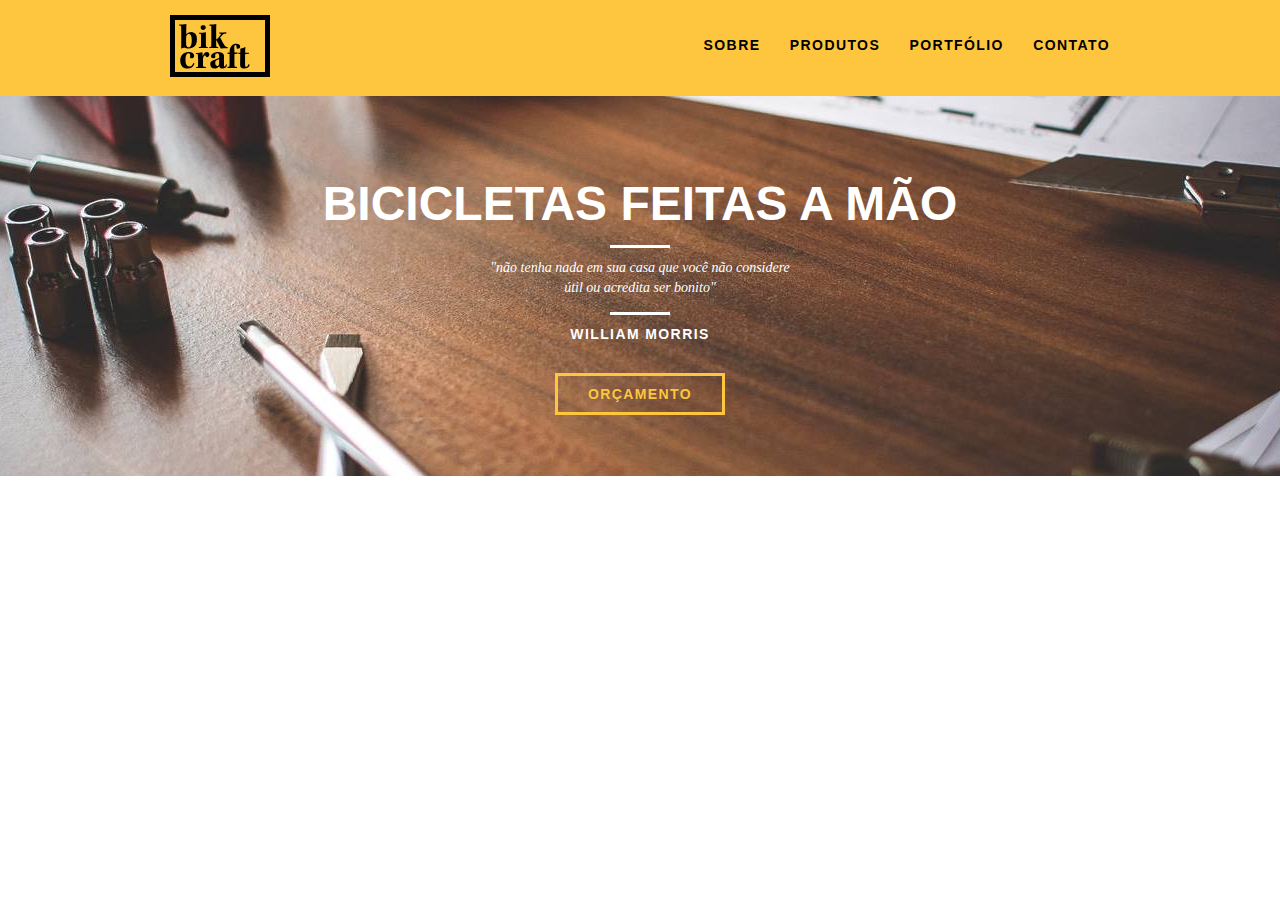
==== index.html @ 2e2726e4 "bikcraft" ====
<!DOCTYPE html>
<html lang="pt-br">
	<head>
		<meta charset="utf-8">
		<title>Bikcraft</title>
		<link rel="stylesheet" href="css/normalize.css">
		<link rel="stylesheet" href="css/reset.css">
		<link rel="stylesheet" href="css/grid.css">
		<link rel="stylesheet" href="css/style.css">
	</head>
	<body>
		<header class="header">
			<div class="container">
				<a href="index.html" class="grid-4">
					<img src="img/bikcraft.svg" alt="Bikcraft">
				</a>
				<nav class="grid-12 header_menu">
					<ul>
						<li><a href="sobre.html">Sobre</a></li>
						<li><a href="produtos.html">Produtos</a></li>
						<li><a href="portfolio.html">Portfólio</a></li>
						<li><a href="contato.html">Contato</a></li>
					</ul>
				</nav>
			</div>
		</header>

		<section class="introducao">
			<div class="container">
				<h1>Bicicletas Feitas a Mão</h1>
				<blockquote class="quote-externo">
					<p>"não tenha nada em sua casa que você não considere útil ou acredita ser bonito"
					</p>
					<cite>WILLIAM MORRIS</cite>
				</blockquote>
				<a href="produtos.html" class="btn">Orçamento</a>
			</div>
		</section>

	</body>
</html>
---- css/grid.css ----
*, *:before, *:after {
  -webkit-box-sizing: border-box; 
  -moz-box-sizing: border-box; 
  box-sizing: border-box;
}

.container {
	width: 960px;
	margin: 0 auto;
	padding: 0px;
	position: relative;
}

.container:after, .container:before {
	content: " ";
	display: table;
}

.container:after {
	clear: both;
}

.grid-1, .grid-2, .grid-3, .grid-4, .grid-5, .grid-6, .grid-7, .grid-8, .grid-9, .grid-10, .grid-11, .grid-12, .grid-13, .grid-14, .grid-15, .grid-16, .grid-1-3 {
	float: left;
	margin-left: 10px;
	margin-right: 10px;
}

.grid-1 	{width: 40px;}
.grid-2 	{width: 100px;}
.grid-3 	{width: 160px;}
.grid-4 	{width: 220px;}
.grid-5 	{width: 280px;}
.grid-6 	{width: 340px;}
.grid-7 	{width: 400px;}
.grid-8 	{width: 460px;}
.grid-9 	{width: 520px;}
.grid-10 	{width: 580px;}
.grid-11 	{width: 640px;}
.grid-12 	{width: 700px;}
.grid-13 	{width: 760px;}
.grid-14 	{width: 820px;}
.grid-15 	{width: 880px;}
.grid-16 	{width: 940px;}
.grid-1-3	{width: 300px;}
---- css/style.css ----
/* Estilos Gerais */

body {
  font-family: Arial, Helvetica, sans-serif;
}

p {
  font-family: Georgia, "Times New Roman", serif;
  font-size: 14px;
  line-height: 20px;
}

.btn {
  border: 3px solid #fec63e;
  padding: 10px 30px;
  color: #fec63e;
  font-size: 14px;
  line-height: 20px;
  text-transform: uppercase;
  font-weight: bold;
  letter-spacing: 0.1em;
}

.btn:hover {
  color: #fff;
  border-color: #fff;
}

/* Header */

.header {
  position: fixed;
  top: 0;
  width: 100%;
  background: #fec63e;
  padding: 15px 0;
}

.header_menu {
  text-align: right;
}

.header_menu ul li {
  display: inline-block;
  margin-left: 25px;
  margin-top: 20px;
}

.header_menu ul li a {
  color: #000;
  font-weight: bold;
  text-transform: uppercase;
  letter-spacing: 0.1em;
  font-size: 14px;
  line-height: 20px;
  padding: 10px 0;
}

.header_menu ul li a:hover {
  color: #fff;
}

/* Introdução */

.introducao {
  width: 100%;
  height: 380px;
  background: url("../img/bg.jpg") no-repeat center;
  background-size: cover;
  margin-top: 96px;
  text-align: center;
  padding-top: 80px;
}

.introducao h1 {
  font-size: 48px;
  color: #fff;
  font-weight: bold;
  text-transform: uppercase;
}

.quote-externo {
  max-width: 320px;
  margin: 0 auto;
  margin-bottom: 40px;
  color: #fff;
}
.quote-externo p {
  font-style: italic;
}

.quote-externo p:before,
.quote-externo p:after {
  content: "";
  display: block;
  width: 60px;
  height: 3px;
  background: #fff;
  margin: 14px auto 10px auto;
}

.quote-externo cite {
  font-style: normal;
  font-weight: bold;
  font-size: 14px;
  letter-spacing: 0.1em;
}
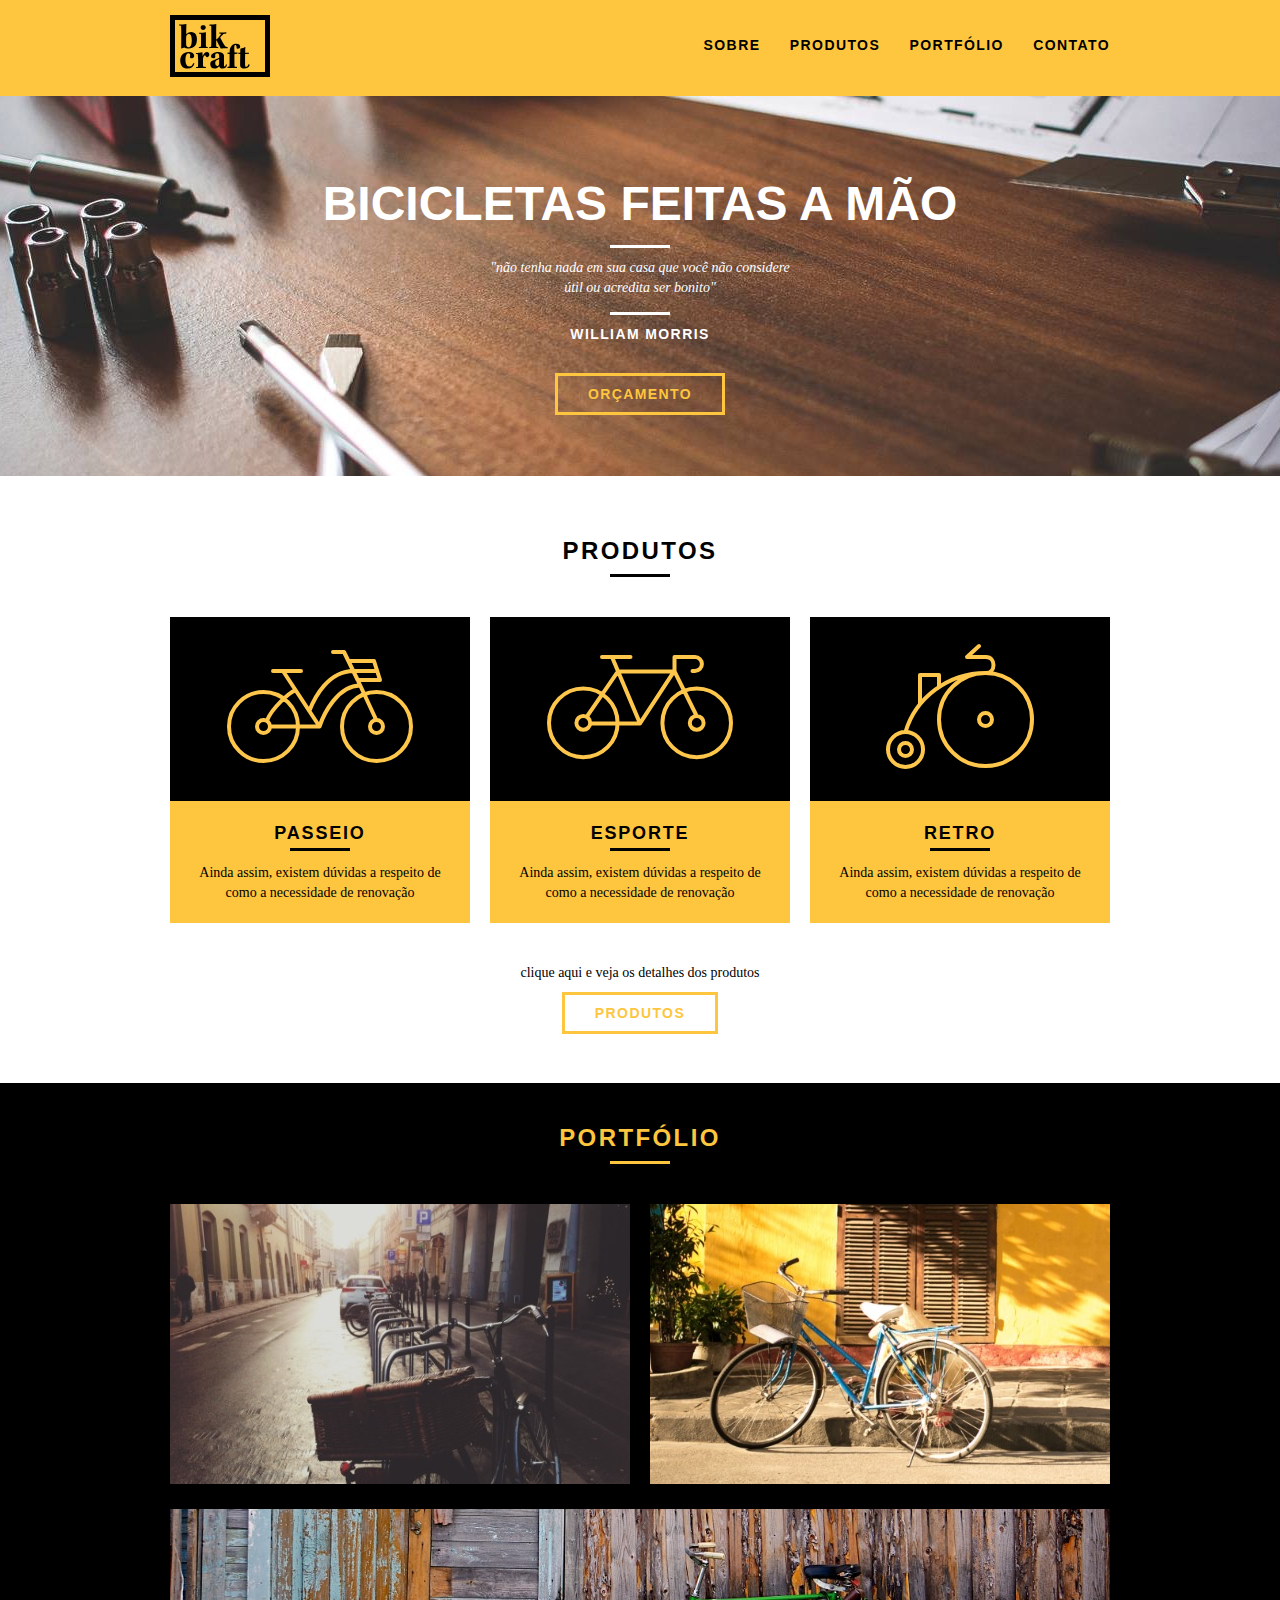
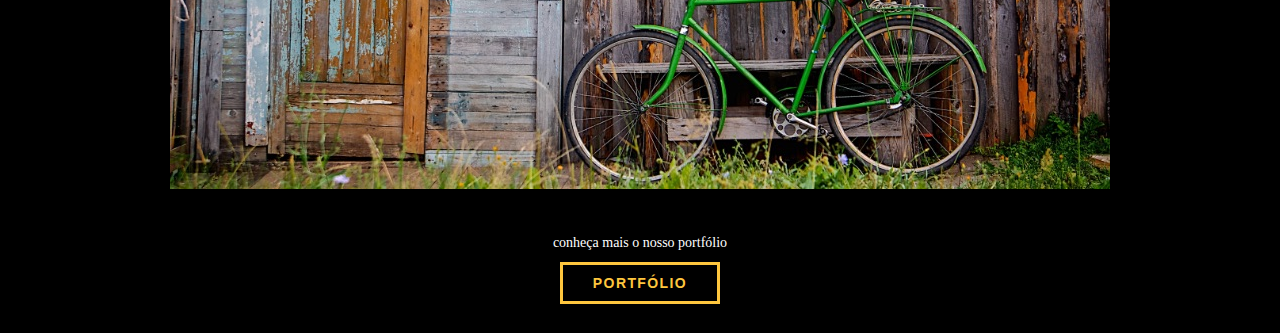
==== commit c57e1eb5: "section produtos e portfólio" ====
--- a/index.html
+++ b/index.html
@@ -37,5 +37,64 @@
 			</div>
 		</section>
 
+		<section class="produtos container">
+			<h2 class="subtitulo">Produtos</h2>
+			<ul class="produtos_lista">
+
+				<li class="grid-1-3">
+					<div class="produtos_icone">
+						<img src="img/produtos/passeio.svg" alt="Bikcraft Passeio">
+					</div>
+					<h3>Passeio</h3>
+					<p>Ainda assim, existem dúvidas a respeito de como a necessidade de renovação</p>
+				</li>
+
+				<li class="grid-1-3">
+					<div class="produtos_icone">
+						<img src="img/produtos/esporte.svg" alt="Bikcraft Passeio">
+					</div>
+					<h3>Esporte</h3>
+					<p>Ainda assim, existem dúvidas a respeito de como a necessidade de renovação</p>
+				</li>
+
+				<li class="grid-1-3">
+					<div class="produtos_icone">
+						<img src="img/produtos/retro.svg" alt="Bikcraft Passeio">
+					</div>
+					<h3>Retro</h3>
+					<p>Ainda assim, existem dúvidas a respeito de como a necessidade de renovação</p>
+				</li>
+			
+			</ul>
+
+			<div class="call">
+				<p>clique aqui e veja os detalhes dos produtos</p>
+				<a href="produtos.html" class="btn btn-preto">Produtos</a>
+			</div>
+
+		</section>
+
+		<section class="portfolio">
+			<div class="container">
+				<h2 class="subtitulo">Portfólio</h2>
+				<ul class="portfolio_lista">
+					<li class="grid-8">
+						<img src="img/portfolio/retro.jpg" alt="Bicicleta Retro">
+					</li>
+					<li class="grid-8">
+						<img src="img/portfolio/passeio.jpg" alt="Bicicleta Passeio">
+					</li>
+					<li class="grid-16">
+						<img src="img/portfolio/esporte.jpg" alt="Bicicleta Esporte">
+					</li>
+				</ul>
+
+				<div class="call">
+					<p>conheça mais o nosso portfólio</p>
+					<a href="produtos.html" class="btn">Portfólio</a>
+				</div>
+			</div>
+		</section>
+
 	</body>
 </html>--- a/css/style.css
+++ b/css/style.css
@@ -24,6 +24,31 @@
 .btn:hover {
   color: #fff;
   border-color: #fff;
+}
+
+.btn.btn-preto:hover {
+  color: #000;
+  border-color: #000;
+}
+
+.subtitulo {
+  font-size: 24px;
+  line-height: 30px;
+  font-weight: bold;
+  letter-spacing: 0.1em;
+  color: #000;
+  text-transform: uppercase;
+  text-align: center;
+  margin-bottom: 40px;
+}
+
+.subtitulo:after {
+  content: "";
+  display: block;
+  width: 60px;
+  height: 3px;
+  background: #000;
+  margin: 8px auto;
 }
 
 /* Header */
@@ -34,6 +59,7 @@
   width: 100%;
   background: #fec63e;
   padding: 15px 0;
+  z-index: 10;
 }
 
 .header_menu {
@@ -105,3 +131,75 @@
   font-size: 14px;
   letter-spacing: 0.1em;
 }
+
+/* Produtos */
+
+.produtos {
+  padding: 60px 0;
+}
+
+.produtos_lista li {
+  background: #fec63e;
+  text-align: center;
+}
+
+.produtos_lista li h3 {
+  font-weight: bold;
+  font-size: 18px;
+  line-height: 25px;
+  text-transform: uppercase;
+  letter-spacing: 0.1em;
+  margin-top: 20px;
+}
+
+.produtos_lista li h3:after {
+  content: "";
+  display: block;
+  width: 60px;
+  height: 3px;
+  background: #000;
+  margin: 2px auto;
+}
+
+.produtos_lista li p {
+  padding: 10px 20px 20px 20px;
+}
+
+.produtos_icone {
+  background: #000;
+  padding: 20px;
+}
+
+.call {
+  padding-top: 40px;
+  text-align: center;
+  clear: both;
+}
+
+.call p {
+  margin-bottom: 20px;
+}
+
+/*  Portfólio */
+
+.portfolio {
+  width: 100%;
+  background: #000;
+  padding: 40px 0;
+}
+
+.portfolio .subtitulo {
+  color: #fec63e;
+}
+
+.portfolio .subtitulo:after {
+  background: #fec63e;
+}
+
+.portfolio_lista li:last-child {
+  margin-top: 20px;
+}
+
+.portfolio .call p {
+  color: #fff;
+}
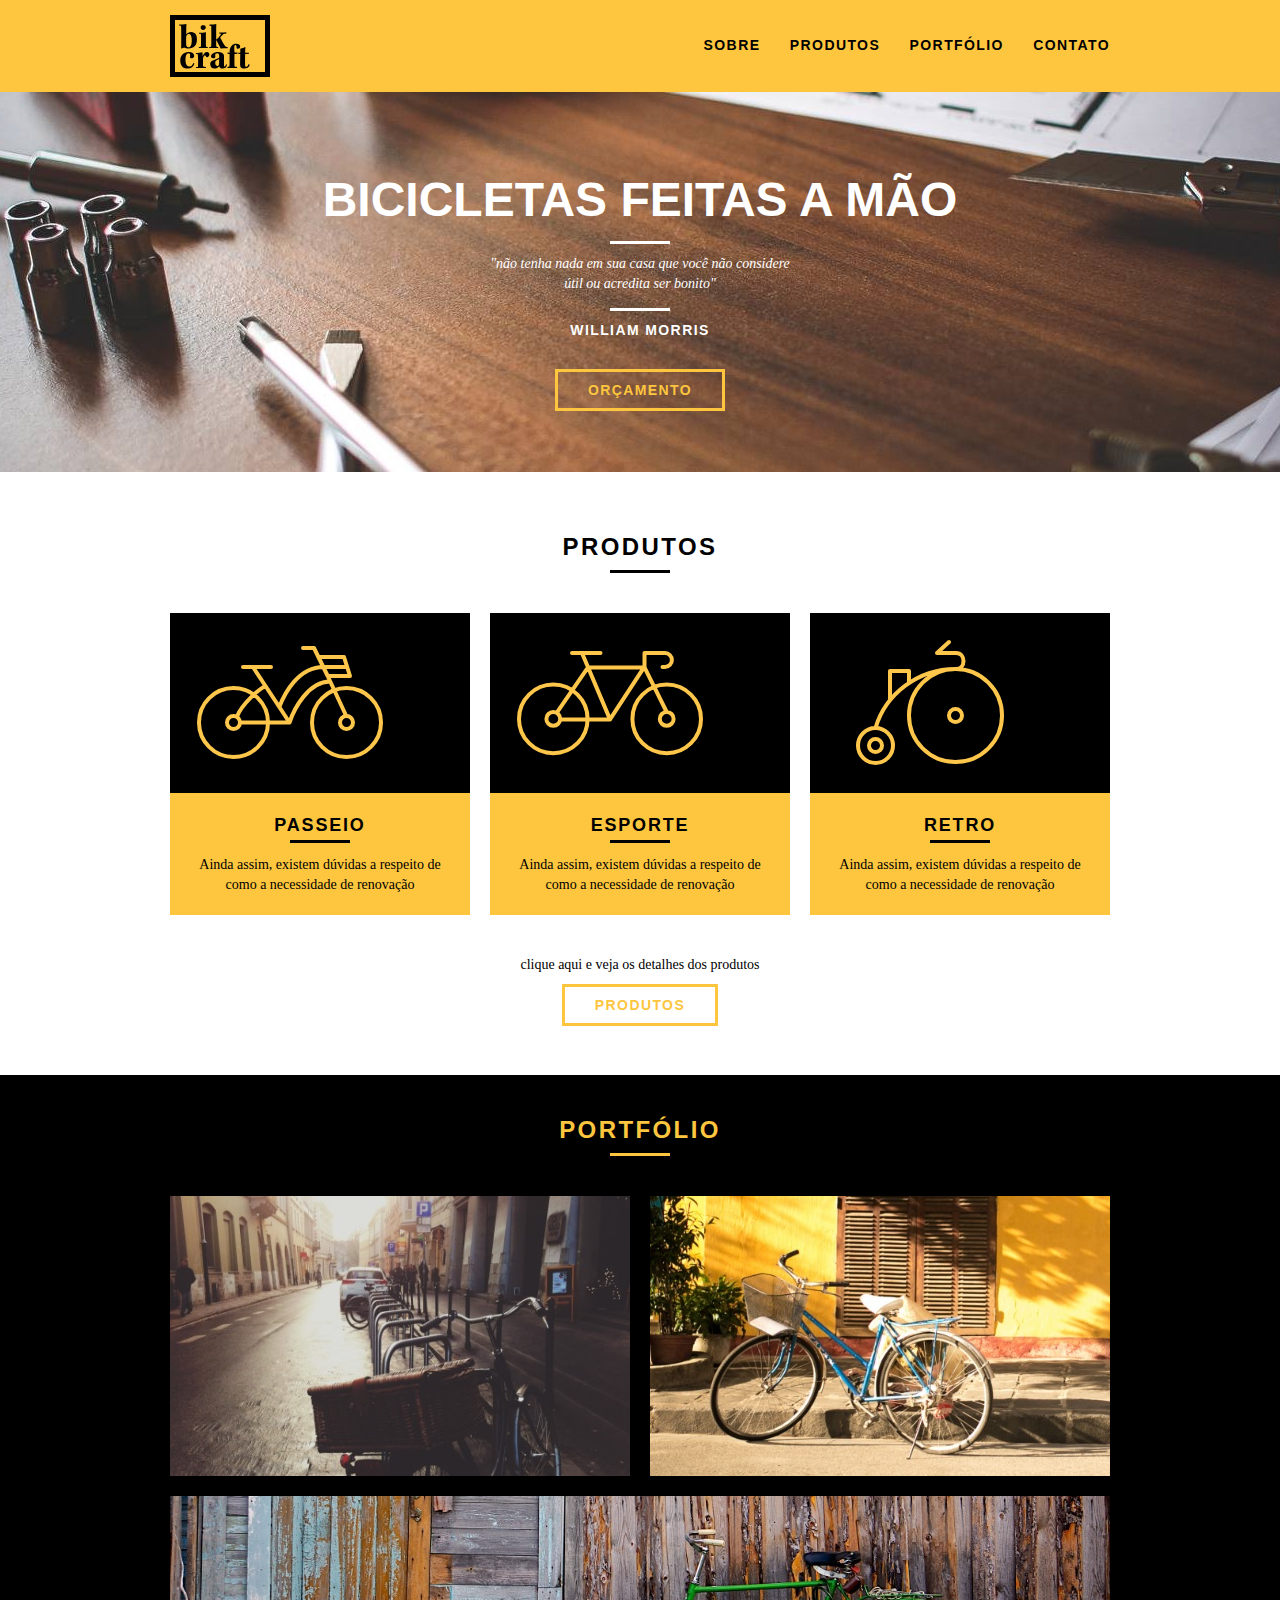
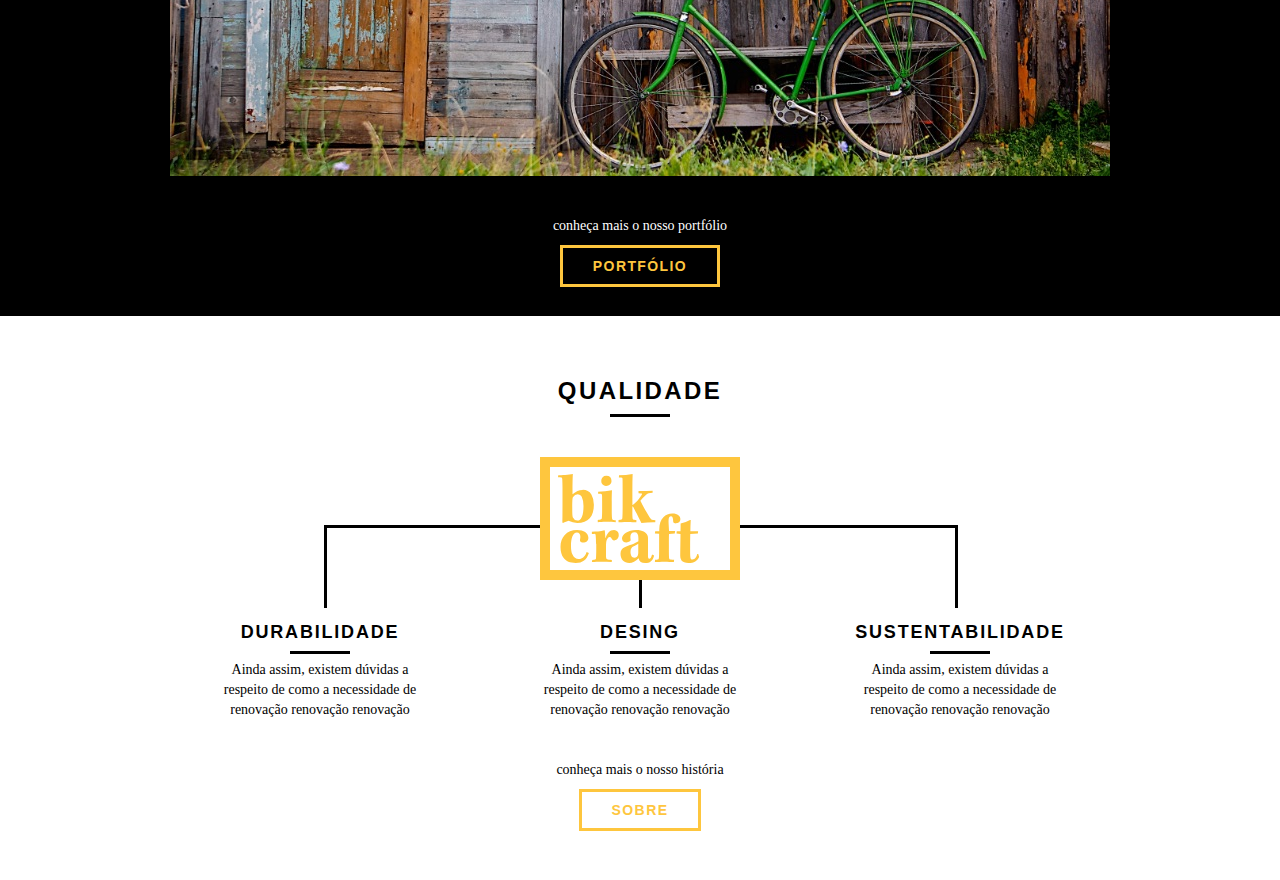
==== commit fd9c4447: "section de qualidade" ====
--- a/index.html
+++ b/index.html
@@ -91,9 +91,38 @@
 
 				<div class="call">
 					<p>conheça mais o nosso portfólio</p>
-					<a href="produtos.html" class="btn">Portfólio</a>
+					<a href="portfolio.html" class="btn">Portfólio</a>
 				</div>
+
 			</div>
+		</section>
+
+		<section class="qualidade container">
+			<h2 class="subtitulo">Qualidade</h2>
+			<img src="img/bikcraft-qualidade.svg" alt="Bikcraft">
+			
+			<ul class="qualidade_lista">
+				<li class="grid-1-3">
+					<h3>Durabilidade</h3>
+					<p>Ainda assim, existem dúvidas a respeito de como a necessidade de renovação renovação renovação</p>
+				</li>
+
+				<li class="grid-1-3">
+					<h3>Desing</h3>
+					<p>Ainda assim, existem dúvidas a respeito de como a necessidade de renovação renovação renovação</p>
+				</li>
+
+				<li class="grid-1-3">
+					<h3>Sustentabilidade</h3>
+					<p>Ainda assim, existem dúvidas a respeito de como a necessidade de renovação renovação renovação</p>
+				</li>
+			</ul>
+
+			<div class="call">
+				<p>conheça mais o nosso história</p>
+				<a href="sobre.html" class="btn btn-preto">Sobre</a>
+			</div>
+
 		</section>
 
 	</body>
--- a/css/style.css
+++ b/css/style.css
@@ -8,6 +8,10 @@
   font-family: Georgia, "Times New Roman", serif;
   font-size: 14px;
   line-height: 20px;
+}
+
+img {
+  display: block;
 }
 
 .btn {
@@ -93,7 +97,7 @@
   height: 380px;
   background: url("../img/bg.jpg") no-repeat center;
   background-size: cover;
-  margin-top: 96px;
+  margin-top: 92px;
   text-align: center;
   padding-top: 80px;
 }
@@ -203,3 +207,52 @@
 .portfolio .call p {
   color: #fff;
 }
+
+/*  Qualidade */
+
+.qualidade {
+  padding: 60px 0;
+}
+
+.qualidade:after {
+  content: "";
+  width: 634px;
+  height: 83px;
+  display: block;
+  background: url("../img/linhas.svg") no-repeat center;
+  position: absolute;
+  top: 209px;
+  right: 162px;
+  z-index: -1;
+}
+
+.qualidade img {
+  margin: 0 auto;
+}
+
+.qualidade_lista {
+  padding-top: 20px;
+}
+
+.qualidade_lista li {
+  text-align: center;
+  padding: 0 40px;
+}
+
+.qualidade_lista li h3 {
+  font-weight: bold;
+  font-size: 18px;
+  line-height: 25px;
+  text-transform: uppercase;
+  letter-spacing: 0.1em;
+  margin-top: 20px;
+}
+
+.qualidade_lista li h3:after {
+  content: "";
+  display: block;
+  width: 60px;
+  height: 3px;
+  background: #000;
+  margin: 6px auto;
+}
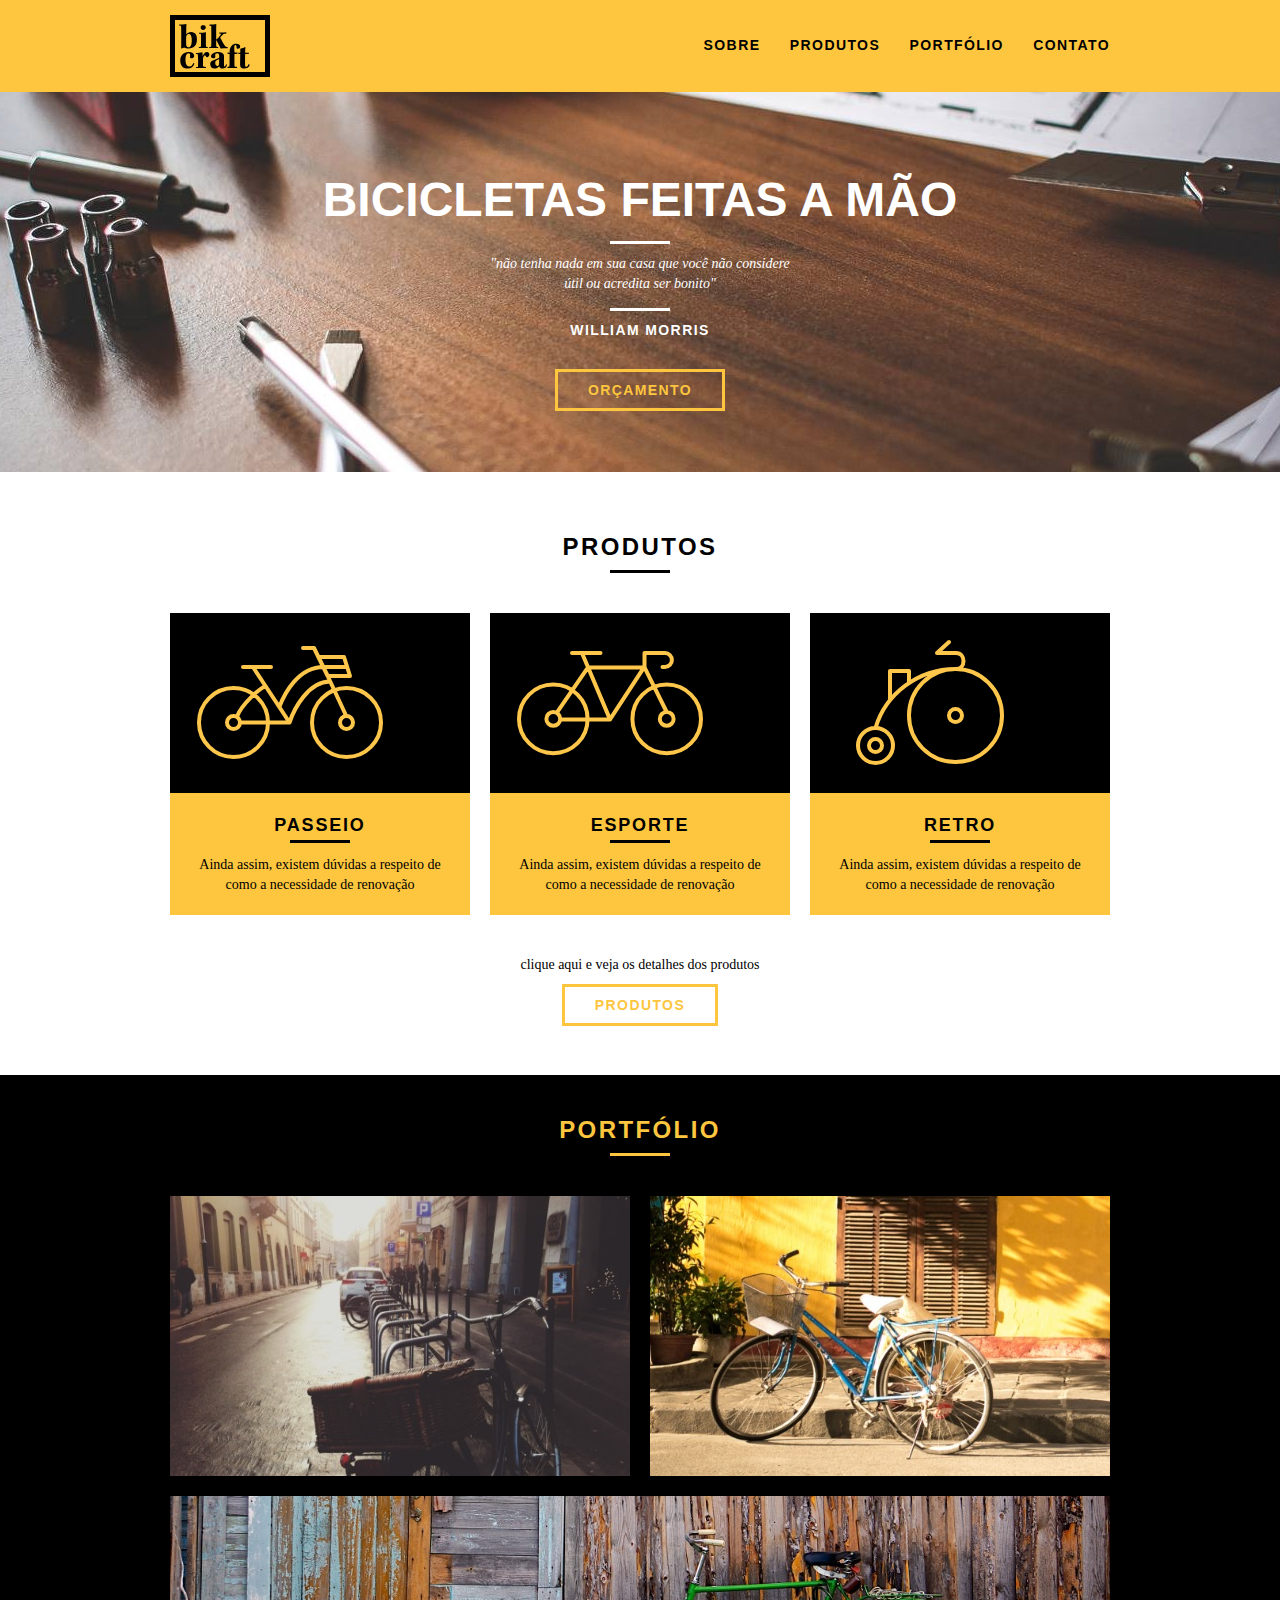
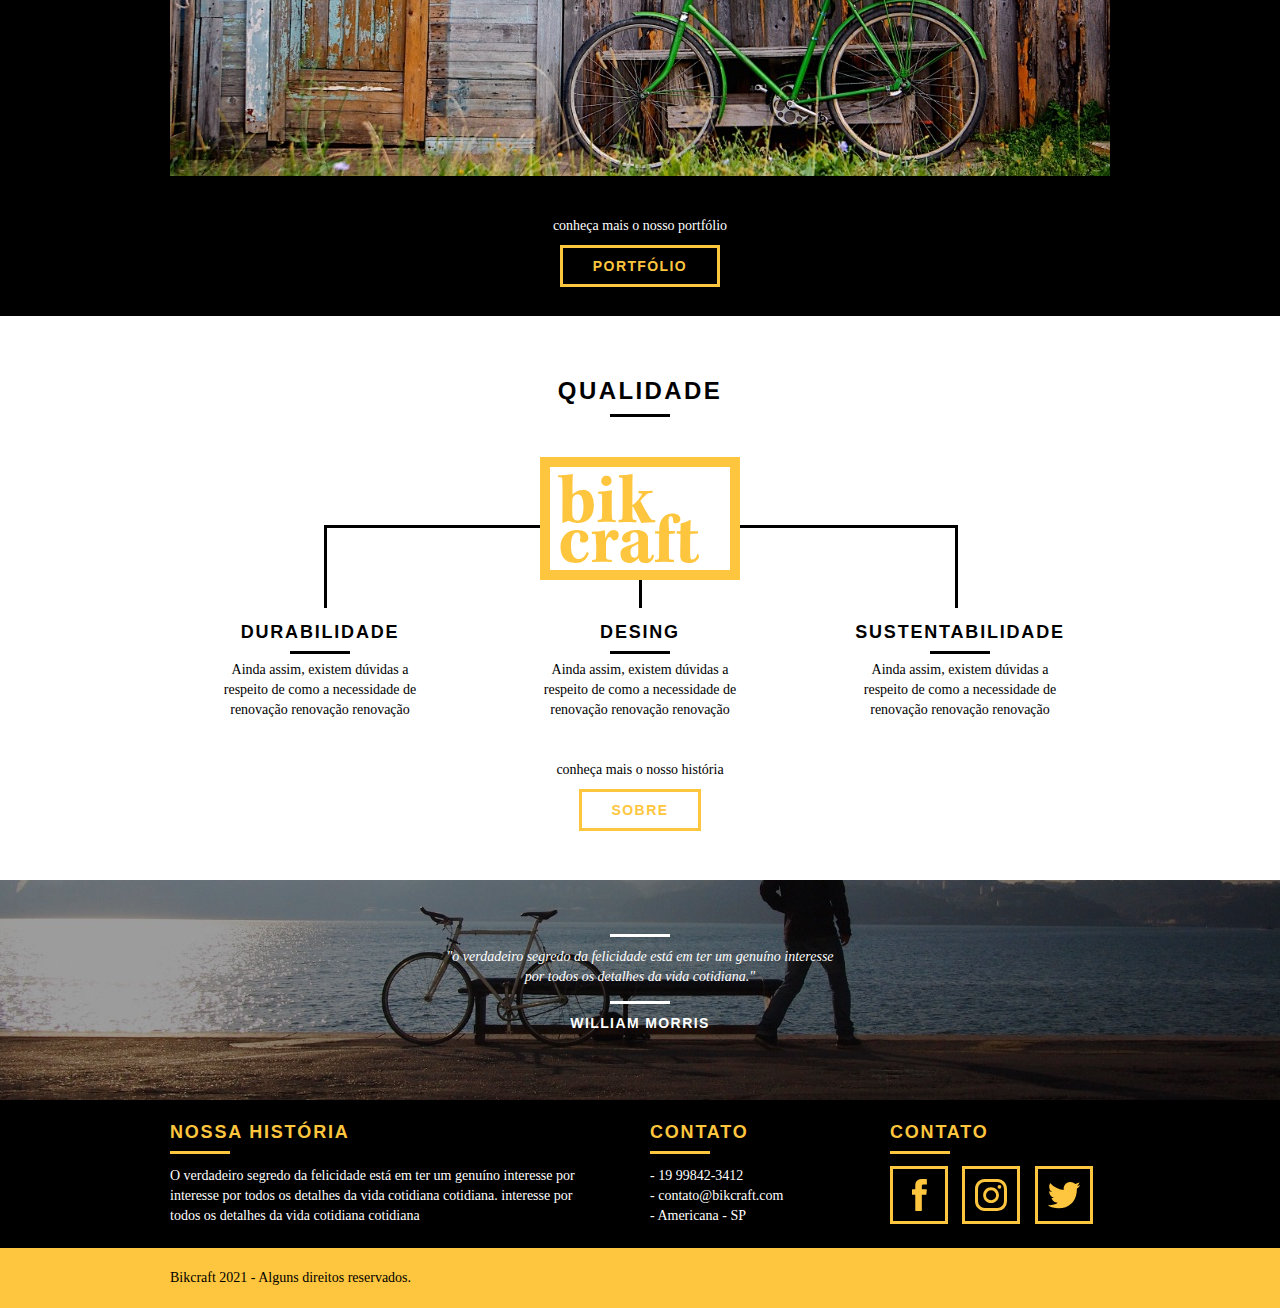
==== commit 5e2d4b51: "section de quebra e footer" ====
--- a/index.html
+++ b/index.html
@@ -122,8 +122,66 @@
 				<p>conheça mais o nosso história</p>
 				<a href="sobre.html" class="btn btn-preto">Sobre</a>
 			</div>
+		</section>
 
+		<section class="quebra">
+			<blockquote class="quote-externo container">
+				<p>"o verdadeiro segredo da felicidade está em ter um genuíno interesse por todos os detalhes da vida cotidiana."
+				</p>
+				<cite>WILLIAM MORRIS</cite>
+			</blockquote>
 		</section>
+
+		<footer>
+			<div class="footer">
+				<div class="container">
+
+					<div class="grid-8 footer_historia">
+						<h3>Nossa História</h3>
+						<p>O verdadeiro segredo da felicidade está em ter um genuíno interesse por interesse por todos os detalhes da vida cotidiana cotidiana. interesse por todos os detalhes da vida cotidiana cotidiana</p>
+					</div>
+
+					<div class="grid-4 footer_contato">
+						<h3>Contato</h3>
+						<ul>
+							<li>- 19 99842-3412</li>
+							<li>- contato@bikcraft.com</li>
+							<li>- Americana - SP</li>
+						</ul>
+					</div>
+
+					<div class="grid-4 footer_redes">
+						<h3>Contato</h3>
+						<ul>
+							<li>
+								<a href="http://facebook.com" target="_blank">
+									<img src="img/redes-sociais/facebook.svg" alt="Facebook">
+								</a>
+							</li>
+							<li>
+								<a href="http://instagram.com" target="_blank">
+									<img src="img/redes-sociais/instagram.svg" alt="Instagram">
+								</a>
+							</li>
+							<li>
+								<a href="http://twitter.com" target="_blank">
+									<img src="img/redes-sociais/twitter.svg" alt="Twitter">
+								</a>
+							</li>
+						</ul>
+					</div>
+
+				</div>				
+			</div>
+
+			<div class="copy">
+				<div class="container">
+					<p class="grid-16">
+						Bikcraft 2021 - Alguns direitos reservados.
+					</p>
+				</div>
+			</div>
+		</footer>
 
 	</body>
 </html>--- a/css/style.css
+++ b/css/style.css
@@ -256,3 +256,76 @@
   background: #000;
   margin: 6px auto;
 }
+
+/*  Quebra */
+
+.quebra {
+  width: 100%;
+  height: 220px;
+  background: url("../img/bg-footer.jpg") no-repeat center;
+  background-size: cover;
+  text-align: center;
+  padding-top: 40px;
+}
+
+.quebra .quote-externo {
+  max-width: 400px;
+}
+
+/* Footer */
+
+.footer {
+  width: 100%;
+  background: #000;
+  color: #fff;
+  padding: 20px 0;
+}
+
+.footer h3 {
+  font-size: 18px;
+  line-height: 25px;
+  color: #fec63e;
+  text-transform: uppercase;
+  letter-spacing: 0.1em;
+  font-weight: bold;
+}
+
+.footer h3:after {
+  content: "";
+  display: block;
+  width: 60px;
+  height: 3px;
+  background: #fec63e;
+  margin: 6px 0 12px 0;
+}
+
+.footer_historia {
+  padding-right: 40px;
+}
+
+.footer_contato ul li {
+  font-size: 14px;
+  line-height: 20px;
+  font-family: Georgia, "Times New Roman", serif;
+}
+
+.footer_redes ul li {
+  display: inline-block;
+  margin-right: 10px;
+}
+
+.footer_redes ul li a {
+  border: 3px solid #fec63e;
+  display: block;
+  padding: 10px;
+}
+
+.footer_redes ul li a:hover {
+  border-color: #fff;
+}
+
+.copy {
+  width: 100%;
+  background: #fec63e;
+  padding: 20px 0;
+}
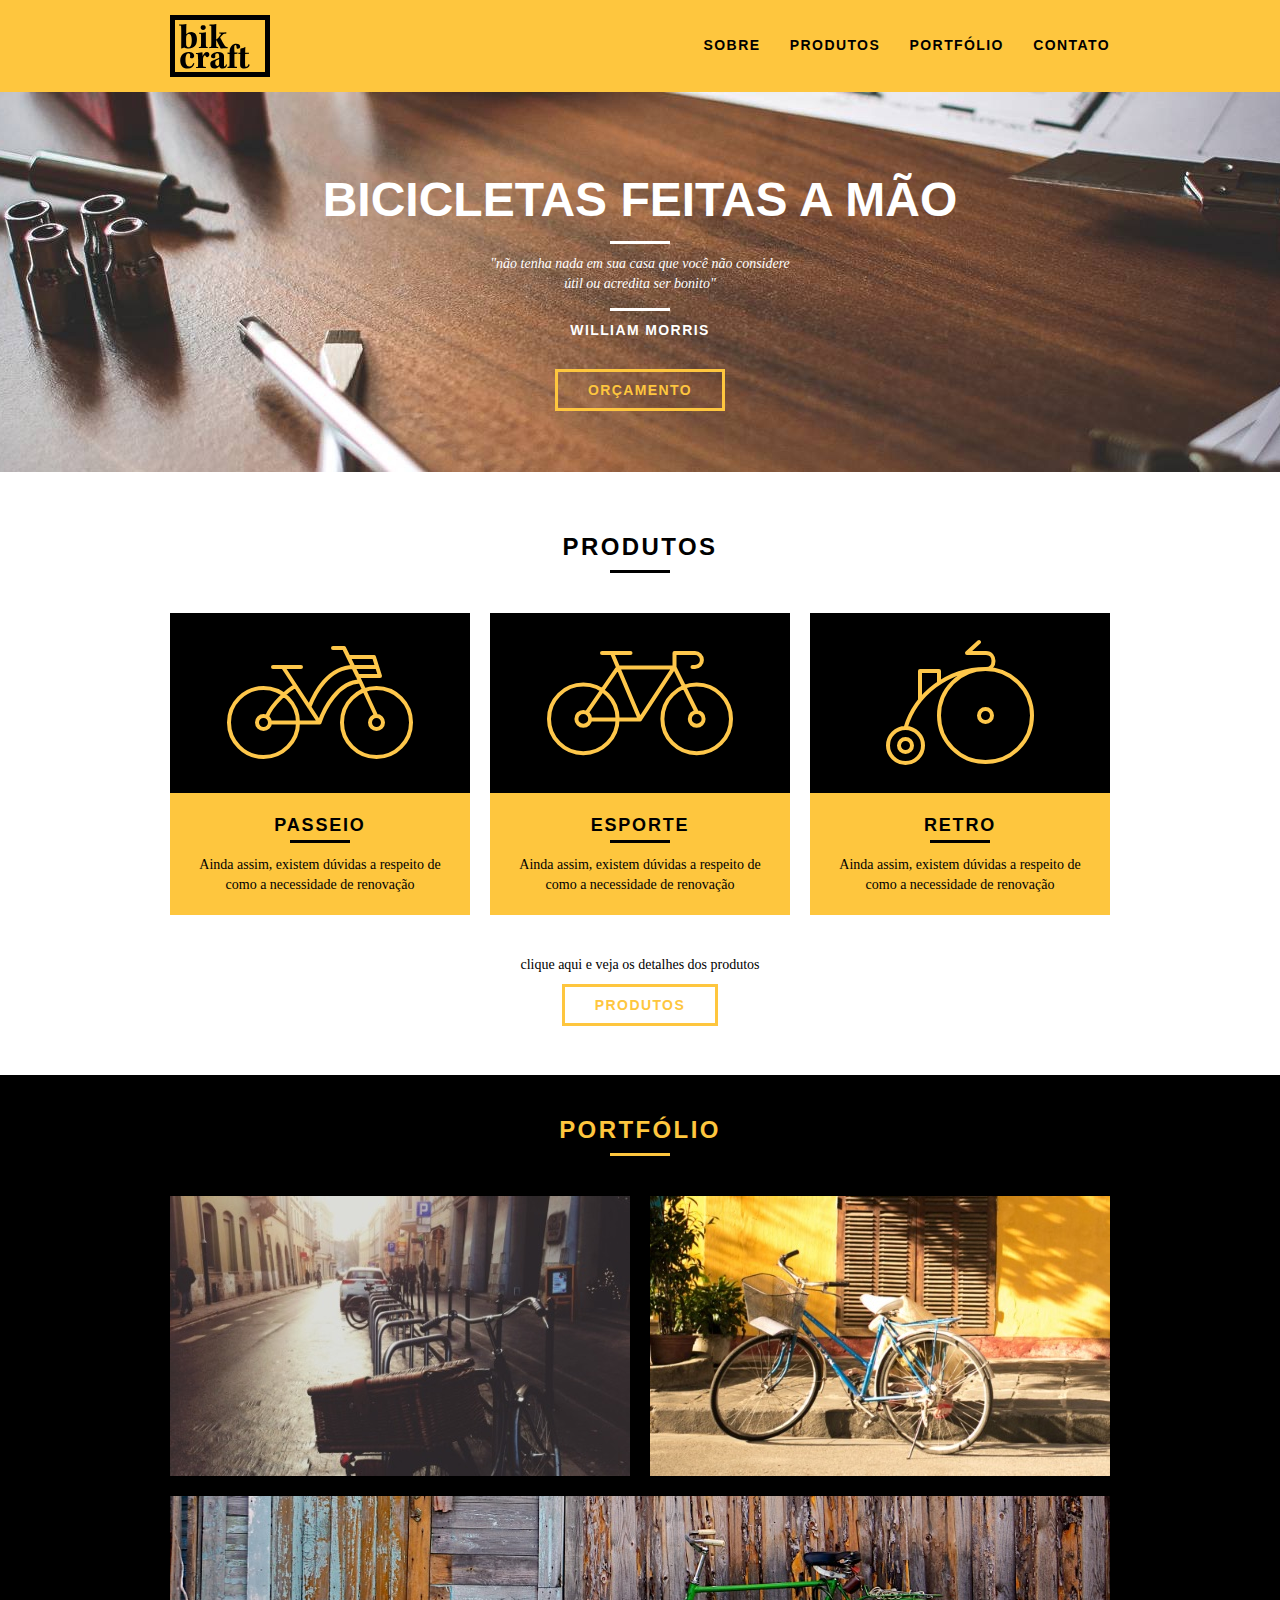
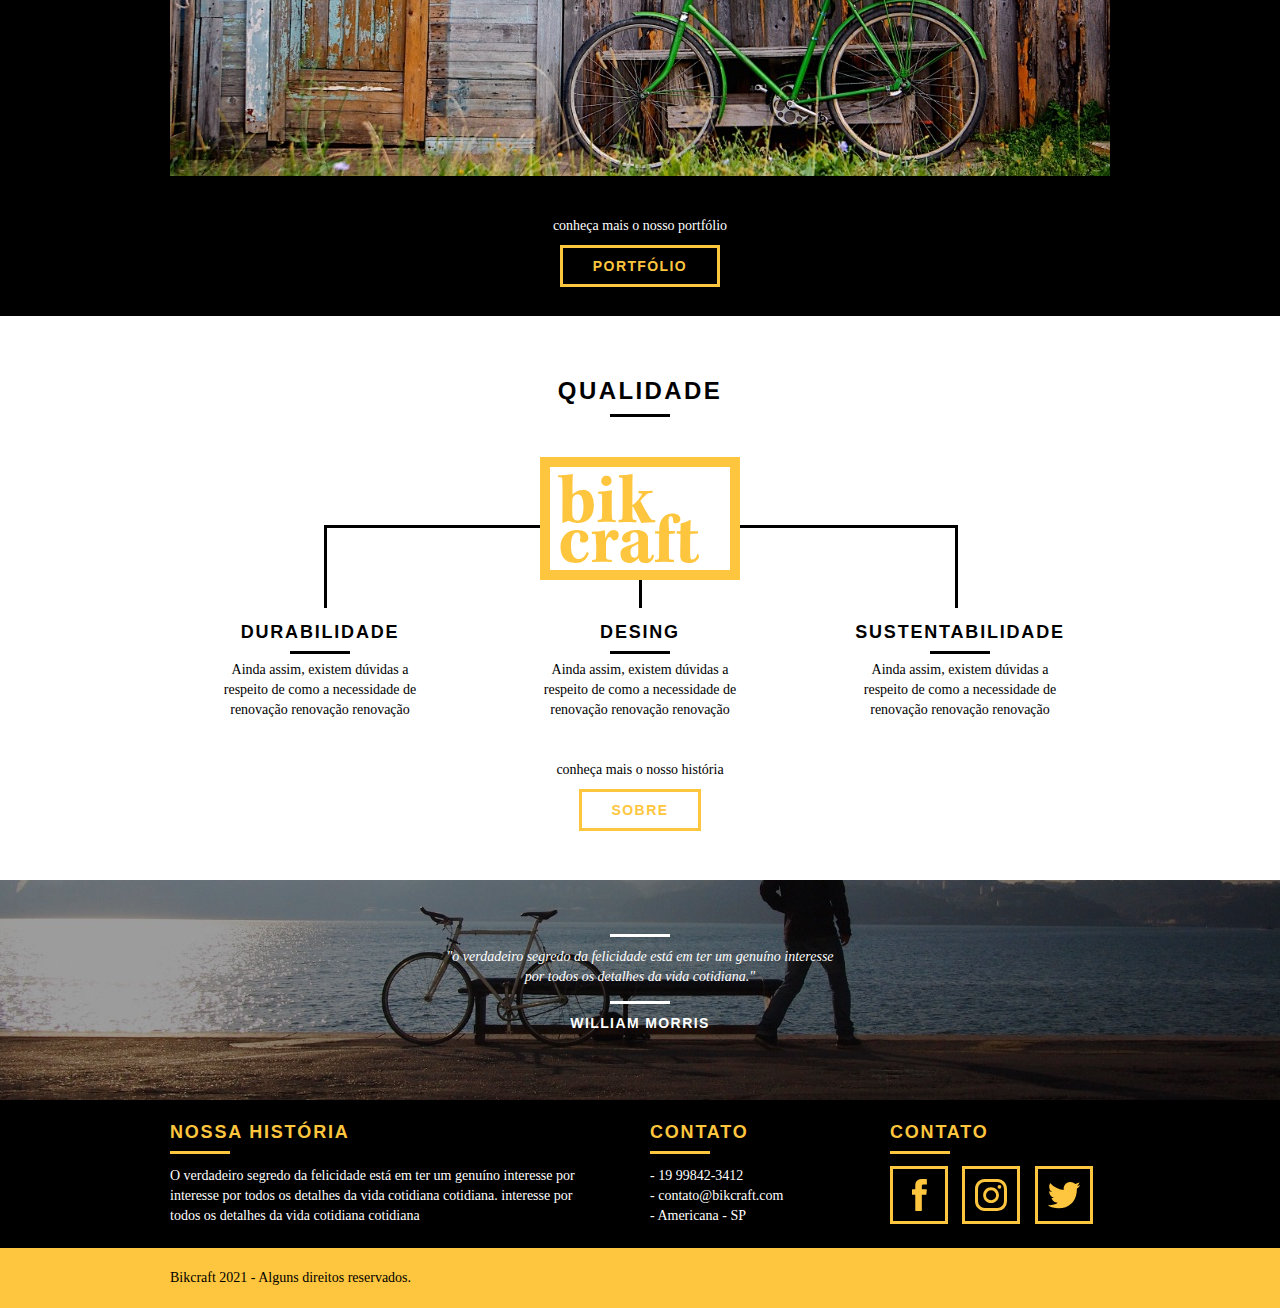
==== commit bd1e69a5: "responsivo pagina inicial" ====
--- a/index.html
+++ b/index.html
@@ -7,6 +7,7 @@
 		<link rel="stylesheet" href="css/reset.css">
 		<link rel="stylesheet" href="css/grid.css">
 		<link rel="stylesheet" href="css/style.css">
+		<link rel="stylesheet" href="css/responsivo.css">
 	</head>
 	<body>
 		<header class="header">
--- a/css/grid.css
+++ b/css/grid.css
@@ -1,45 +1,184 @@
-*, *:before, *:after {
-  -webkit-box-sizing: border-box; 
-  -moz-box-sizing: border-box; 
+*,
+*:before,
+*:after {
+  -webkit-box-sizing: border-box;
+  -moz-box-sizing: border-box;
   box-sizing: border-box;
 }
 
 .container {
-	width: 960px;
-	margin: 0 auto;
-	padding: 0px;
-	position: relative;
+  width: 960px;
+  margin: 0 auto;
+  padding: 0px;
+  position: relative;
 }
 
-.container:after, .container:before {
-	content: " ";
-	display: table;
+.container:after,
+.container:before {
+  content: " ";
+  display: table;
 }
 
 .container:after {
-	clear: both;
+  clear: both;
 }
 
-.grid-1, .grid-2, .grid-3, .grid-4, .grid-5, .grid-6, .grid-7, .grid-8, .grid-9, .grid-10, .grid-11, .grid-12, .grid-13, .grid-14, .grid-15, .grid-16, .grid-1-3 {
-	float: left;
-	margin-left: 10px;
-	margin-right: 10px;
+.grid-1,
+.grid-2,
+.grid-3,
+.grid-4,
+.grid-5,
+.grid-6,
+.grid-7,
+.grid-8,
+.grid-9,
+.grid-10,
+.grid-11,
+.grid-12,
+.grid-13,
+.grid-14,
+.grid-15,
+.grid-16,
+.grid-1-3 {
+  float: left;
+  margin-left: 10px;
+  margin-right: 10px;
 }
 
-.grid-1 	{width: 40px;}
-.grid-2 	{width: 100px;}
-.grid-3 	{width: 160px;}
-.grid-4 	{width: 220px;}
-.grid-5 	{width: 280px;}
-.grid-6 	{width: 340px;}
-.grid-7 	{width: 400px;}
-.grid-8 	{width: 460px;}
-.grid-9 	{width: 520px;}
-.grid-10 	{width: 580px;}
-.grid-11 	{width: 640px;}
-.grid-12 	{width: 700px;}
-.grid-13 	{width: 760px;}
-.grid-14 	{width: 820px;}
-.grid-15 	{width: 880px;}
-.grid-16 	{width: 940px;}
-.grid-1-3	{width: 300px;}+.grid-1 {
+  width: 40px;
+}
+.grid-2 {
+  width: 100px;
+}
+.grid-3 {
+  width: 160px;
+}
+.grid-4 {
+  width: 220px;
+}
+.grid-5 {
+  width: 280px;
+}
+.grid-6 {
+  width: 340px;
+}
+.grid-7 {
+  width: 400px;
+}
+.grid-8 {
+  width: 460px;
+}
+.grid-9 {
+  width: 520px;
+}
+.grid-10 {
+  width: 580px;
+}
+.grid-11 {
+  width: 640px;
+}
+.grid-12 {
+  width: 700px;
+}
+.grid-13 {
+  width: 760px;
+}
+.grid-14 {
+  width: 820px;
+}
+.grid-15 {
+  width: 880px;
+}
+.grid-16 {
+  width: 940px;
+}
+.grid-1-3 {
+  width: 300px;
+}
+
+@media only screen and (min-width: 788px) and (max-width: 979px) {
+  .container {
+    width: 768px;
+  }
+
+  .grid-1 {
+    width: 28px;
+  }
+  .grid-2 {
+    width: 76px;
+  }
+  .grid-3 {
+    width: 124px;
+  }
+  .grid-4 {
+    width: 172px;
+  }
+  .grid-5 {
+    width: 220px;
+  }
+  .grid-6 {
+    width: 268px;
+  }
+  .grid-7 {
+    width: 316px;
+  }
+  .grid-8 {
+    width: 364px;
+  }
+  .grid-9 {
+    width: 412px;
+  }
+  .grid-10 {
+    width: 460px;
+  }
+  .grid-11 {
+    width: 508px;
+  }
+  .grid-12 {
+    width: 556px;
+  }
+  .grid-13 {
+    width: 604px;
+  }
+  .grid-14 {
+    width: 652px;
+  }
+  .grid-15 {
+    width: 700px;
+  }
+  .grid-16 {
+    width: 748px;
+  }
+  .grid-1-3 {
+    width: 236px;
+  }
+}
+
+@media only screen and (max-width: 787px) {
+  .container {
+    width: 300px;
+  }
+
+  .grid-1,
+  .grid-2,
+  .grid-3,
+  .grid-4,
+  .grid-5,
+  .grid-6,
+  .grid-7,
+  .grid-8,
+  .grid-9,
+  .grid-10,
+  .grid-11,
+  .grid-12,
+  .grid-13,
+  .grid-14,
+  .grid-15,
+  .grid-16,
+  .grid-1-3 {
+    width: 300px;
+    margin: 0 0 20px 0;
+    float: none;
+  }
+}
--- a/css/style.css
+++ b/css/style.css
@@ -12,6 +12,7 @@
 
 img {
   display: block;
+  max-width: 100%;
 }
 
 .btn {
@@ -55,6 +56,25 @@
   margin: 8px auto;
 }
 
+.subtitulo-interno {
+  font-size: 24px;
+  line-height: 30px;
+  font-weight: bold;
+  letter-spacing: 0.1em;
+  color: #000;
+  text-transform: uppercase;
+  margin-bottom: 20px;
+}
+
+.subtitulo-interno:after {
+  content: "";
+  display: block;
+  width: 60px;
+  height: 3px;
+  background: #000;
+  margin: 8px 0;
+}
+
 /* Header */
 
 .header {
@@ -90,6 +110,10 @@
   color: #fff;
 }
 
+.header_menu ul li a.menu_ativo {
+  color: #fff;
+}
+
 /* Introdução */
 
 .introducao {
@@ -136,6 +160,32 @@
   letter-spacing: 0.1em;
 }
 
+/* Introdução Interna */
+
+.introducao-interna {
+  width: 100%;
+  margin-top: 92px;
+  height: 160px;
+  text-align: center;
+  color: #fff;
+  padding-top: 30px;
+}
+
+.introducao-interna h1 {
+  font-size: 36px;
+  font-weight: bold;
+  text-transform: uppercase;
+}
+
+.introducao-interna h1:after {
+  content: "";
+  display: block;
+  width: 60px;
+  height: 3px;
+  background: #fff;
+  margin: 14px auto 10px auto;
+}
+
 /* Produtos */
 
 .produtos {
@@ -145,6 +195,10 @@
 .produtos_lista li {
   background: #fec63e;
   text-align: center;
+}
+
+.produtos_lista li img {
+  margin: 0 auto;
 }
 
 .produtos_lista li h3 {
@@ -232,6 +286,7 @@
 
 .qualidade_lista {
   padding-top: 20px;
+  overflow: auto; /* clear fix */
 }
 
 .qualidade_lista li {
--- a/css/responsivo.css
+++ b/css/responsivo.css
@@ -0,0 +1,44 @@
+/*Estilo para tablets*/
+@media only screen and (min-width: 788px) and (max-width: 979px) {
+}
+
+/*Estilo para smartphone*/
+@media only screen and (max-width: 787px) {
+  /*Header*/
+  .header {
+    position: relative;
+    padding-bottom: 0px;
+  }
+
+  .header img {
+    margin: 0 auto 10px auto;
+  }
+
+  .header_menu {
+    text-align: center;
+  }
+
+  .header_menu ul li {
+    margin: 5px;
+  }
+
+  .header_menu ul li a {
+    border: 4px solid #000;
+    width: 136px;
+    display: block;
+    float: left;
+  }
+
+  .header_menu ul li a:hover {
+    border-color: #fff;
+  }
+
+  /*Introducao*/
+
+  .introducao {
+    margin-top: 0px;
+    padding-top: 20px;
+    background: url("../img/bg-mobile.jpg") no-repeat center;
+    background-size: cover;
+  }
+}
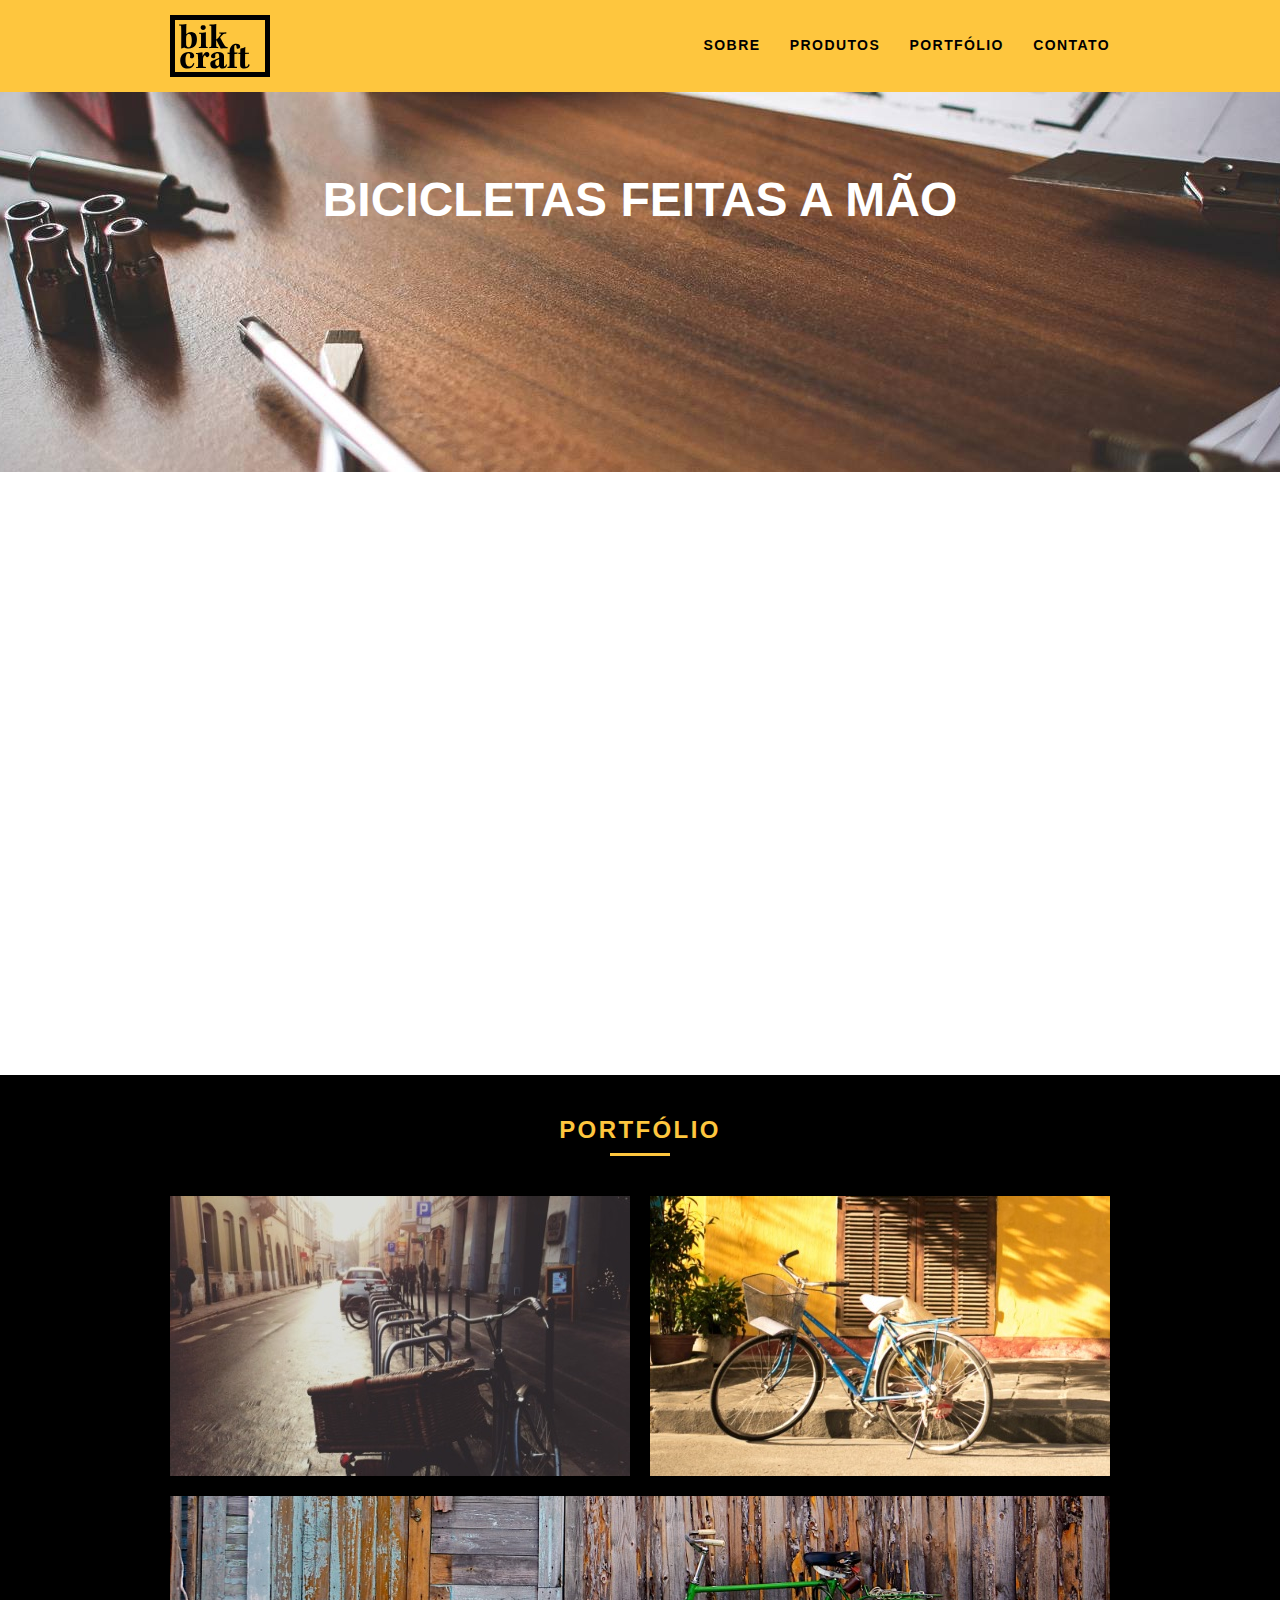
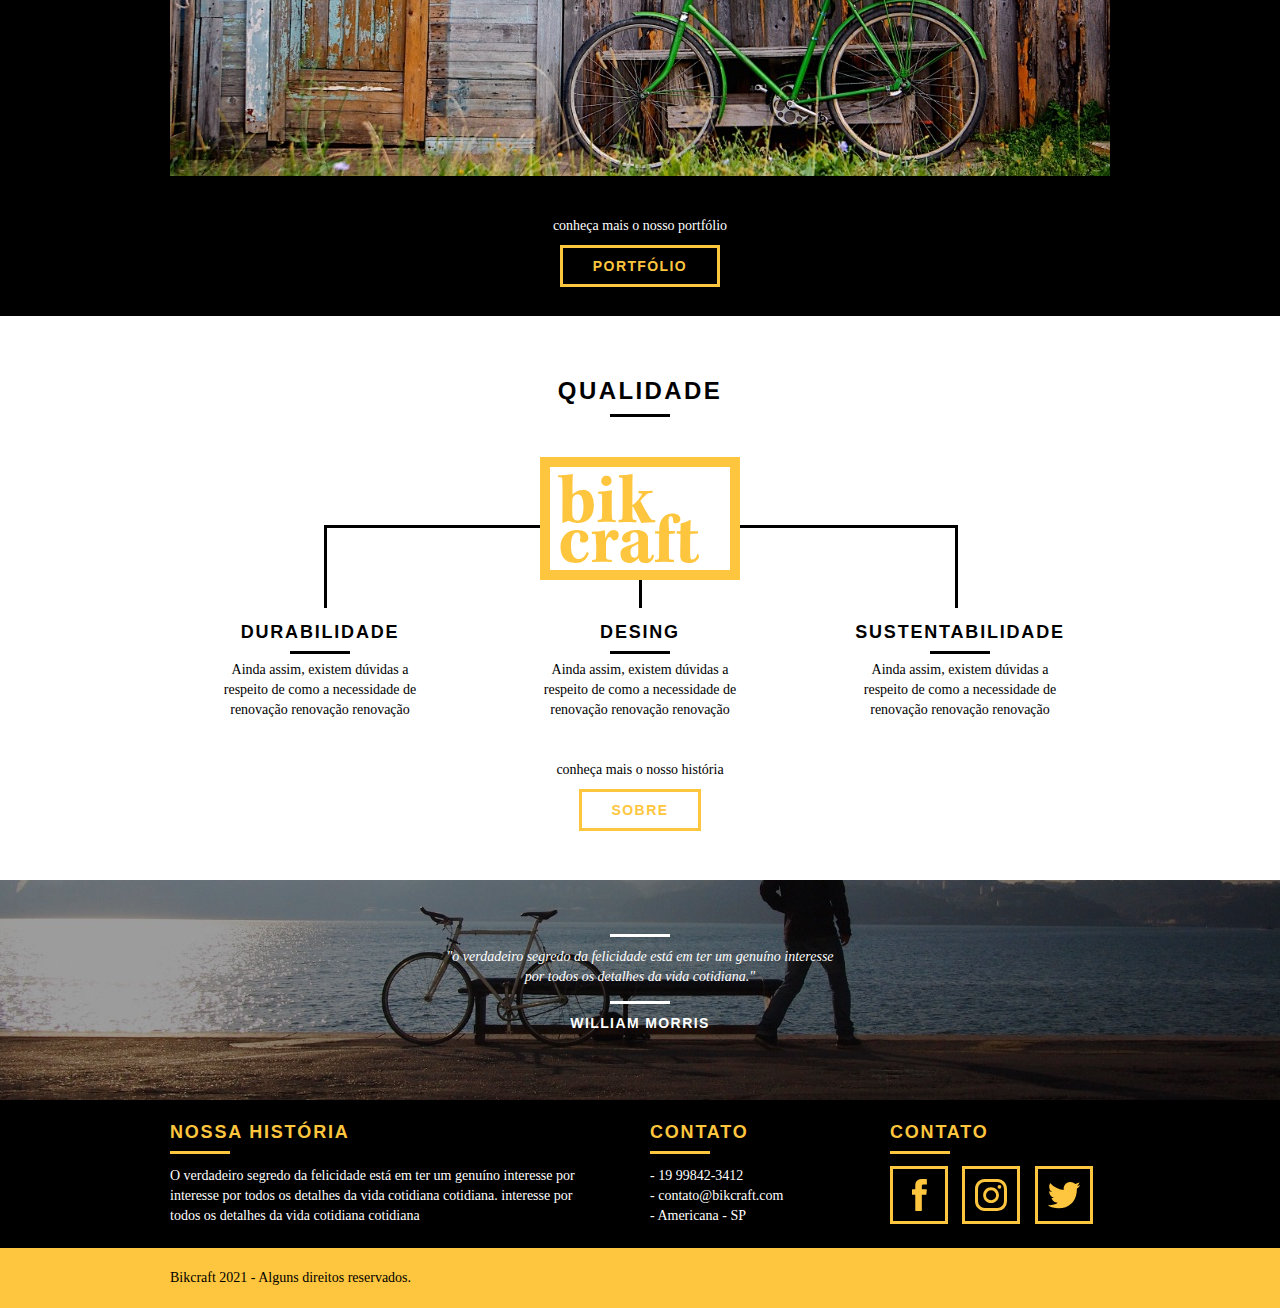
==== commit 2c598e55: "plugin de slide e animacoes" ====
--- a/index.html
+++ b/index.html
@@ -8,6 +8,10 @@
 		<link rel="stylesheet" href="css/grid.css">
 		<link rel="stylesheet" href="css/style.css">
 		<link rel="stylesheet" href="css/responsivo.css">
+	
+		<script>
+			document.documentElement.classList.add("js")
+		</script>
 	</head>
 	<body>
 		<header class="header">
@@ -28,17 +32,17 @@
 
 		<section class="introducao">
 			<div class="container">
-				<h1>Bicicletas Feitas a Mão</h1>
-				<blockquote class="quote-externo">
+				<h1 data-anime="400" class="fadeInDown">Bicicletas Feitas a Mão</h1>
+				<blockquote data-anime="800" class="fadeInDown quote-externo">
 					<p>"não tenha nada em sua casa que você não considere útil ou acredita ser bonito"
 					</p>
 					<cite>WILLIAM MORRIS</cite>
 				</blockquote>
-				<a href="produtos.html" class="btn">Orçamento</a>
+				<a data-anime="1200" href="produtos.html" class="btn">Orçamento</a>
 			</div>
 		</section>
 
-		<section class="produtos container">
+		<section class="produtos container fadeInDown" data-anime="1600">
 			<h2 class="subtitulo">Produtos</h2>
 			<ul class="produtos_lista">
 
@@ -184,5 +188,7 @@
 			</div>
 		</footer>
 
+		<script src="./js/simple-anime.js"></script>
+		<script src="./js/script.js"></script>
 	</body>
 </html>--- a/css/style.css
+++ b/css/style.css
@@ -384,3 +384,59 @@
   background: #fec63e;
   padding: 20px 0;
 }
+
+/* JAVASCRIPT  */
+
+.js [data-slide] {
+  position: relative;
+}
+
+.js [data-slide] > * {
+  position: absolute;
+  top: 0px;
+  opacity: 0;
+}
+
+.js [data-slide] > .active {
+  position: relative;
+  opacity: 1;
+  transition: opacity 500ms;
+  z-index: 1;
+}
+
+.js [data-slide-nav] {
+  display: block;
+  text-align: center;
+  margin-top: 20px;
+}
+
+.js [data-slide-nav] button {
+  display: inline-block;
+  width: 12px;
+  height: 12px;
+  margin: 4px;
+  border: none;
+  padding: 0px;
+  border-radius: 6px;
+  text-indent: -99px;
+  overflow: hidden;
+  background: #1d1d1d;
+}
+
+.js [data-slide-nav] button.active {
+  background: #fec63e;
+}
+
+.js [data-anime] {
+  opacity: 0;
+}
+
+.js .fadeInDown {
+  transform: translate3d(0, -20px, 0);
+}
+
+.js .anime {
+  opacity: 1;
+  transform: none;
+  transition: opacity 800ms, transform 800ms;
+}
--- a/css/responsivo.css
+++ b/css/responsivo.css
@@ -1,10 +1,55 @@
 /*Estilo para tablets*/
 @media only screen and (min-width: 788px) and (max-width: 979px) {
-}
+  /* Qualidade Home */
+  .qualidade:after {
+    right: 66px;
+  }
+
+  .qualidade_lista li {
+    padding: 0 10px;
+  }
+
+  /* Footer */
+
+  .footer_redes ul li a {
+    border: 3px solid #fec63e;
+    display: block;
+    padding: 6px;
+  }
+
+  .footer_redes ul li a img {
+    width: 26px;
+    height: 26px;
+  }
+
+  /* Produtos */
+
+  .produto_item h2 {
+    top: -150px;
+    margin-bottom: -56px;
+  }
+
+  .produto_icone {
+    padding: 41px 0;
+  }
+
+  .produto_info p {
+    font-size: 14px;
+    line-height: 20px;
+    height: 122px;
+    padding: 20px 30px;
+  }
+
+  .produto_info ul li {
+    width: 181px;
+    height: 49px;
+  }
+} /* Final do estilo para tablet */
 
 /*Estilo para smartphone*/
 @media only screen and (max-width: 787px) {
   /*Header*/
+
   .header {
     position: relative;
     padding-bottom: 0px;
@@ -33,12 +78,92 @@
     border-color: #fff;
   }
 
-  /*Introducao*/
+  .header_menu ul li a.menu_ativo {
+    border-color: #fff;
+  }
+
+  /*Introdução*/
+
+  .introducao h1 {
+    font-size: 36px;
+  }
 
   .introducao {
     margin-top: 0px;
-    padding-top: 20px;
+    padding-top: 40px;
     background: url("../img/bg-mobile.jpg") no-repeat center;
     background-size: cover;
   }
-}
+
+  /* Introdução Interna */
+
+  .introducao-interna {
+    margin-top: 0px;
+  }
+
+  /* Call */
+
+  .call {
+    padding-top: 10px;
+  }
+
+  /* Qualidade Home */
+
+  .qualidade:after {
+    display: none;
+  }
+
+  /* Sobre */
+
+  .missao_sobre p {
+    font-size: 14px;
+    line-height: 20px;
+    padding-right: 0px;
+  }
+
+  .missao_sobre p ul li {
+    font-size: 14px;
+    line-height: 25px;
+  }
+
+  /* Produtos */
+
+  .produto_item h2 {
+    top: -100px;
+    margin-bottom: -68px;
+  }
+
+  .produto_icone {
+    padding: 41px 0;
+  }
+
+  .produto_info p {
+    font-size: 14px;
+    line-height: 20px;
+    height: auto;
+    padding: 20px 30px;
+  }
+
+  .produto_info ul li {
+    width: 149px;
+    height: 49px;
+    font-size: 14px;
+    line-height: 20px;
+    padding-top: 14px;
+  }
+
+  .form {
+    padding-right: 0px;
+  }
+
+  .orcamento_dados ul {
+    padding-right: 0px;
+  }
+
+  /* Contato */
+
+  .contato_form {
+    padding-right: 0px;
+    margin-bottom: 40px;
+  }
+} /* Final do estilo para smartphone */
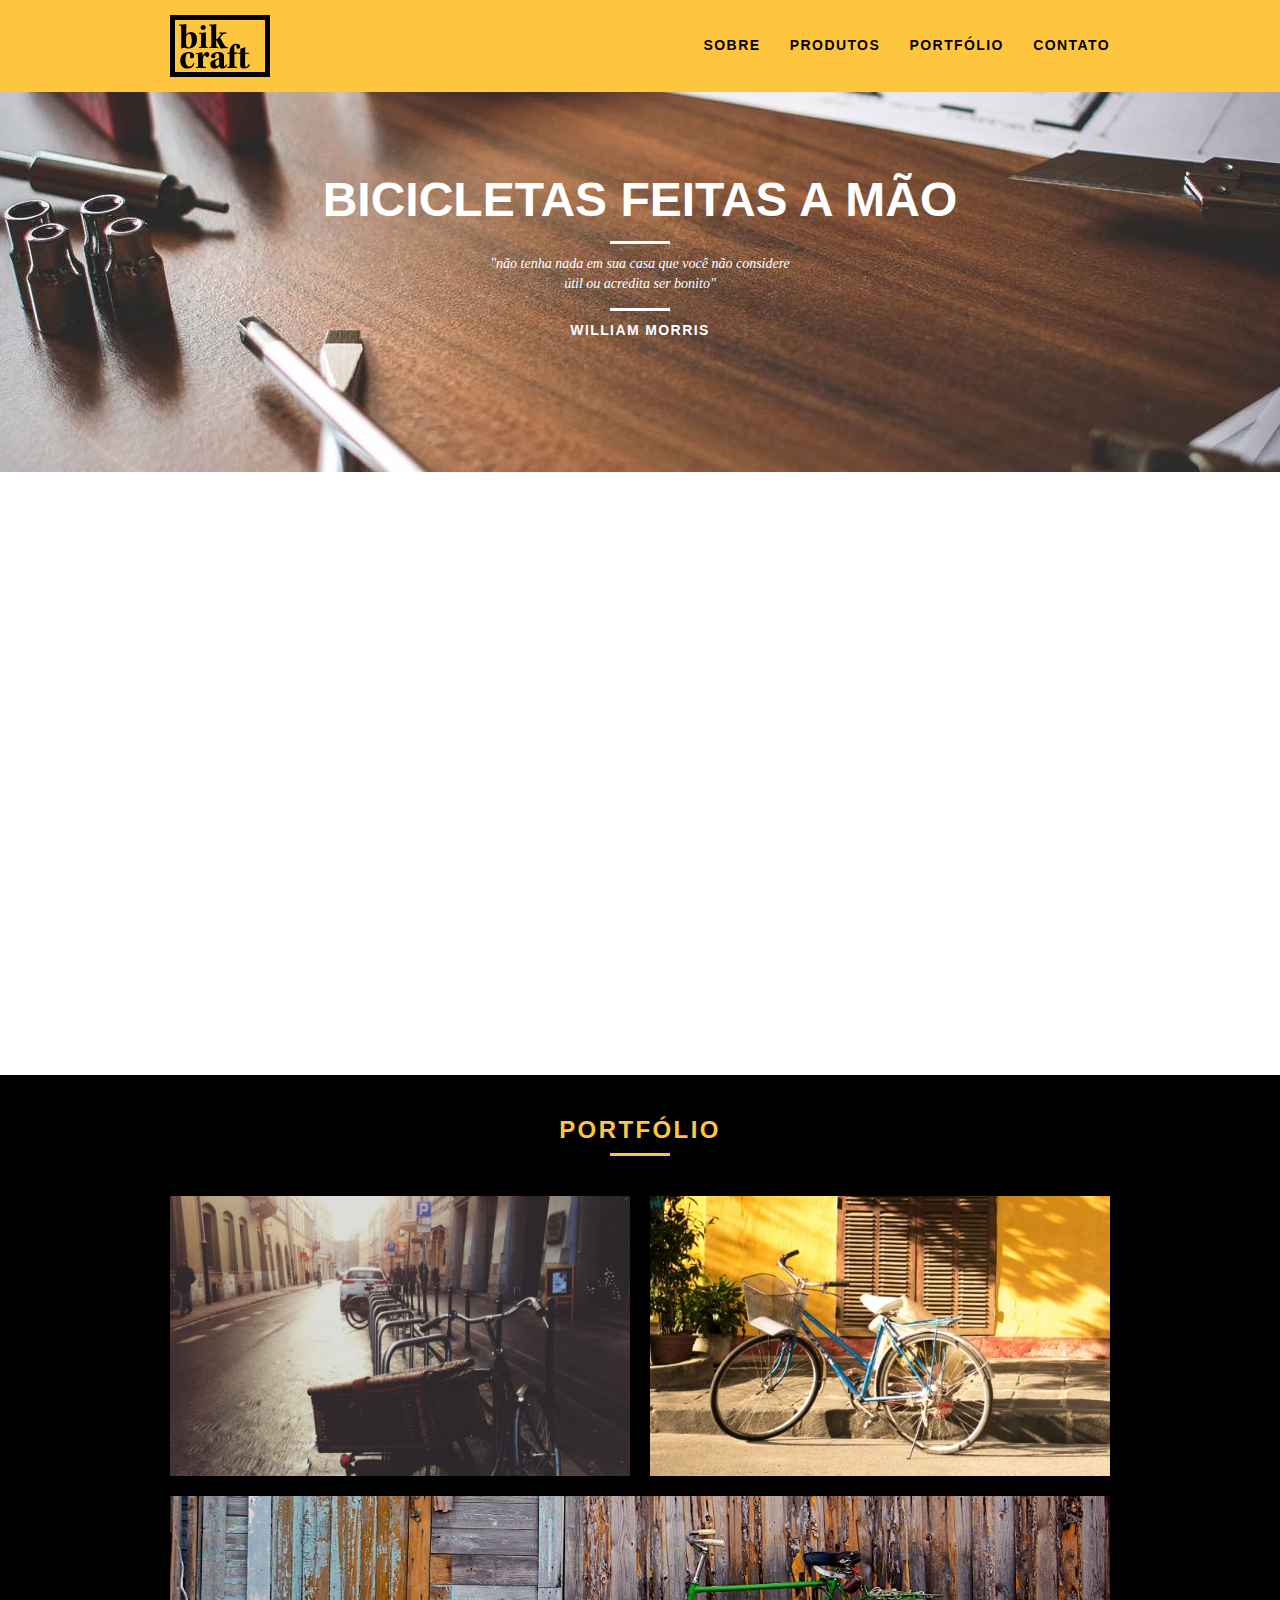
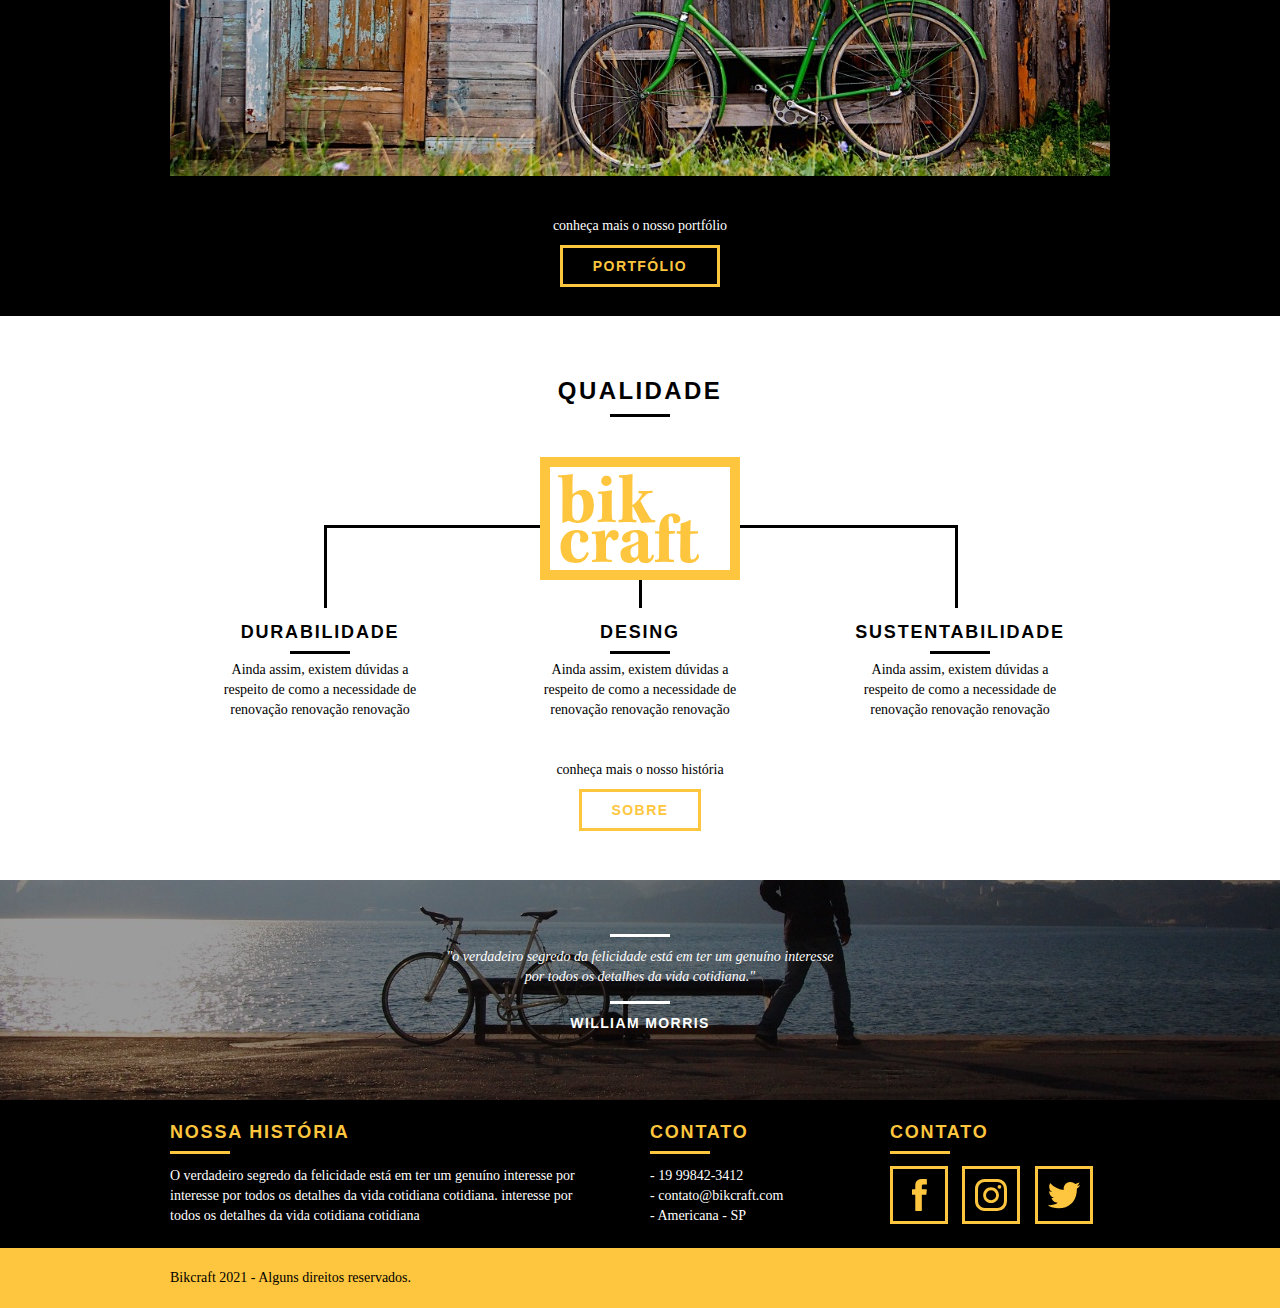
==== commit 54d92ea1: "mudanca de section pra div" ====
--- a/index.html
+++ b/index.html
@@ -129,13 +129,13 @@
 			</div>
 		</section>
 
-		<section class="quebra">
+		<div class="quebra">
 			<blockquote class="quote-externo container">
 				<p>"o verdadeiro segredo da felicidade está em ter um genuíno interesse por todos os detalhes da vida cotidiana."
 				</p>
 				<cite>WILLIAM MORRIS</cite>
 			</blockquote>
-		</section>
+		</div>
 
 		<footer>
 			<div class="footer">
--- a/css/style.css
+++ b/css/style.css
@@ -440,3 +440,17 @@
   transform: none;
   transition: opacity 800ms, transform 800ms;
 }
+
+.nao-aparece {
+  visibility: hidden;
+  position: absolute;
+  height: 0px;
+}
+
+#form-sucesso {
+  color: #31aa39;
+}
+
+#form-erro {
+  color: #f64540;
+}
